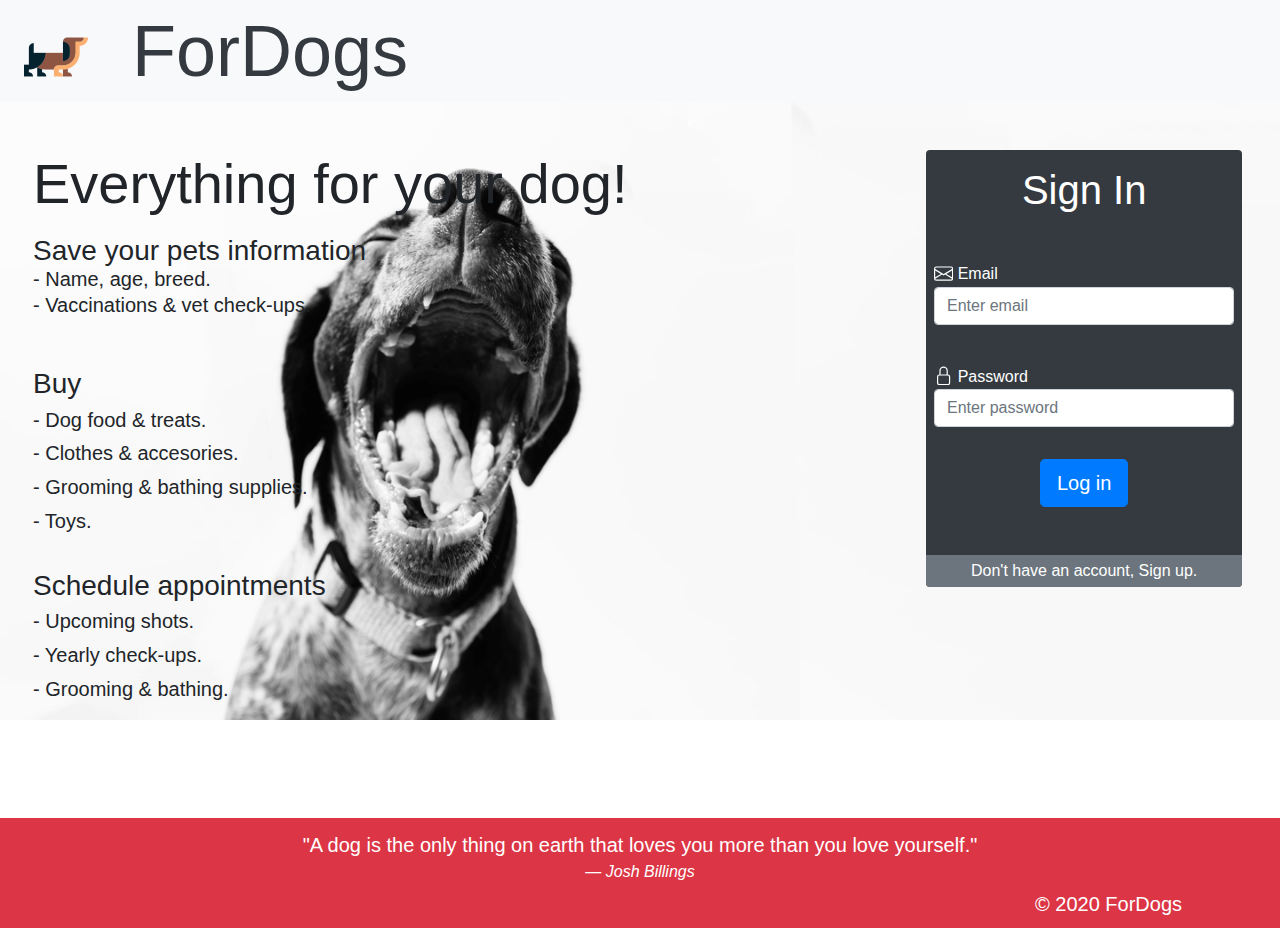
==== index.html @ efc729ad "First commit" ====
<!DOCTYPE html>
<html lang="en">
<head>
    <meta charset="UTF-8">
    <meta name="viewport" content="width=device-width, initial-scale=1.0">
    <title>ForDogs</title>
    <link rel="stylesheet" href="css/bootstrap.css">
    <link rel="stylesheet" href="css/styles.css">
</head>
<body id="index">
    <!-- HEADER -->
    
    <header class="navbar navbar-light bg-light">
        <div class="text-dark display-3 mb-0 text-center">
            <a class="text-decoration-none"href="index.html">
                <img class="d-inline-block mr-4 ml-2" width="64" height="64" src="images/logo.png" alt="">
            </a>
            ForDogs
        </div>
    </header>

    <!-- MAIN -->
    <div class="row">
        <div class="col-md-8 p-5" >
            <h1 class="display-4 mb-3">Everything for your dog!</h1>
            <ul >
                <li><span class="h3 font-weight-light">Save your pets information</span><br><span class="h5 font-weight-light">- Name, age, breed. <br>- Vaccinations &amp; vet check-ups.</span></li>
                <br><br>
                <li<span class="h3 font-weight-light">Buy</span><br><span class="h5 font-weight-light">- Dog food &amp; treats. <br>- Clothes &amp; accesories.<br>- Grooming &amp; bathing supplies.<br>- Toys.</span></li>
                <br><br>
                <li><span class="h3 font-weight-light">Schedule appointments</span><br><span class="h5 font-weight-light">- Upcoming shots. <br>- Yearly check-ups. <br>- Grooming &amp; bathing.</span></li>
                <br><br>
            </ul>
        </div>
        <div class="col-md-4 container py-5 pr-0">
            <form class="bg-dark text-white rounded w-75 m-auto">
                <p class="h1 font-weight-light pt-3 p-2 text-center">Sign In</p>
                <div class="form-group p-2">
                    <svg class="mb-1" width="1.2em" height="1.2em" viewBox="0 0 16 16" class="bi bi-envelope" fill="currentColor" xmlns="http://www.w3.org/2000/svg">
                        <path fill-rule="evenodd" d="M0 4a2 2 0 0 1 2-2h12a2 2 0 0 1 2 2v8a2 2 0 0 1-2 2H2a2 2 0 0 1-2-2V4zm2-1a1 1 0 0 0-1 1v.217l7 4.2 7-4.2V4a1 1 0 0 0-1-1H2zm13 2.383l-4.758 2.855L15 11.114v-5.73zm-.034 6.878L9.271 8.82 8 9.583 6.728 8.82l-5.694 3.44A1 1 0 0 0 2 13h12a1 1 0 0 0 .966-.739zM1 11.114l4.758-2.876L1 5.383v5.73z"/>
                    </svg>
                    <label for="email" class="mt-4">Email</label>
                    <input type="email" class="form-control mb-2" id="email" placeholder="Enter email">
                </div>
                <div class="form-group p-2">
                    <svg class="mb-1" width="1.2em" height="1.2em" viewBox="0 0 16 16" class="bi bi-lock" fill="currentColor" xmlns="http://www.w3.org/2000/svg">
                        <path fill-rule="evenodd" d="M11.5 8h-7a1 1 0 0 0-1 1v5a1 1 0 0 0 1 1h7a1 1 0 0 0 1-1V9a1 1 0 0 0-1-1zm-7-1a2 2 0 0 0-2 2v5a2 2 0 0 0 2 2h7a2 2 0 0 0 2-2V9a2 2 0 0 0-2-2h-7zm0-3a3.5 3.5 0 1 1 7 0v3h-1V4a2.5 2.5 0 0 0-5 0v3h-1V4z"/>
                    </svg>
                    <label for="password">Password</label>
                    <input type="password" class="form-control" id="password" placeholder="Enter password">
                </div>
                <div class="text-center">
                    <button type="submit" class="btn btn-primary btn-lg mb-5 m-2">Log in</button>
                </div>
                <a class="bg-secondary w-100 text-white d-block py-1 text-center border-top-0 border-dark rounded-bottom" href="html/sign-up.html">Don't have an account, Sign up.</a>
            </form>
        </div>
    </div>

     <!-- FOOTER -->
    <footer class="w-100 bg-danger">
        <div class="container text-white p-1">
            <blockquote class="lead pt-2 m-0 text-center ">&quot;A <b>dog</b> is the only thing on earth that loves you more than you love yourself.&quot;
                <footer class="blockquote-footer text-white "><cite title="Josh Billings">Josh Billings</cite></footer>
            </blockquote> 
            <p class="h5 p-2 mr-3 mb-0 text-white text-right">&copy; 2020 ForDogs </p>
        </div>
        
    </footer>








    <script src="js/jquery.js"></script>
    <script src="js/popper.min.js"></script>
    <script src="js/bootstrap.min.js"></script>
    <script src="js/script.js"></script>
</body>
</html>
---- css/styles.css ----
/* CSS RESET */

/* http://meyerweb.com/eric/tools/css/reset/ 
   v2.0 | 20110126
   License: none (public domain)
*/

dl, dt, dd, ol, ul, li,
fieldset, form, label, legend,
table, caption, tbody, tfoot, thead, tr, th, td,
article, aside, canvas, details, embed, 
figure, figcaption, footer, header, hgroup, 
menu, nav, output, ruby, section, summary,
time, mark, audio, video {
	margin: 0;
	padding: 0;
	border: 0;
	font-size: 100%;
	font: inherit;
	vertical-align: baseline;
}
/* HTML5 display-role reset for older browsers */
article, aside, details, figcaption, figure, 
footer, header, hgroup, menu, nav, section, img {
	display: block;
}
ol, ul {
	list-style: none;
}
blockquote, q {
	quotes: none;
}
blockquote:before, blockquote:after,
q:before, q:after {
	content: '';
	content: none;
}

body, html{
    margin: 0;
    padding: 0;
}


#index{
	background-image: url(../images/background1.jpg);
	background-repeat: no-repeat;
	background-size: 100%;
	size: 100vh;
}

@media screen and (max-width: 576px) {	
  	.overlay a {font-size: 20px}
	  
	  .overlay .closebtn {
  		font-size: 40px;
  	}

  	.logo-navbar{
    	max-width: 60px;
	}

  	.tmx{
		max-width: 120px;
	}

	#myCarousel{
		width: 100%!important;
	}
	.logoFooter{
		max-width: 120px!important;
		margin: 0 auto;
	}
	#menu {
		display: none;
	}

}
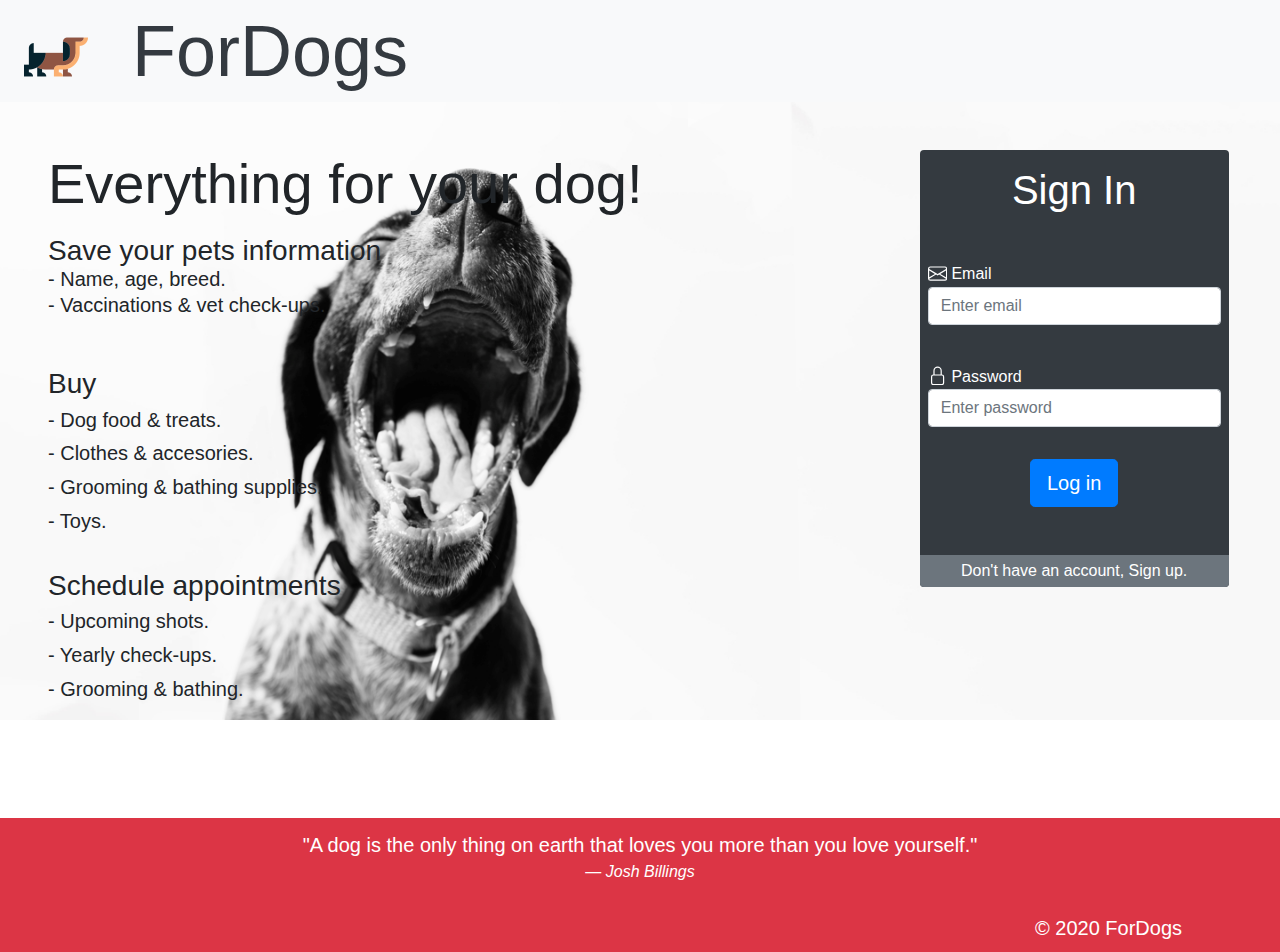
==== commit e8482d5a: "Changed nav made it responsive" ====
--- a/index.html
+++ b/index.html
@@ -1,6 +1,6 @@
 <!DOCTYPE html>
 <html lang="en">
-<head>
+<head> 
     <meta charset="UTF-8">
     <meta name="viewport" content="width=device-width, initial-scale=1.0">
     <title>ForDogs</title>
@@ -20,7 +20,7 @@
     </header>
 
     <!-- MAIN -->
-    <div class="row">
+    <div class="row mx-0">
         <div class="col-md-8 p-5" >
             <h1 class="display-4 mb-3">Everything for your dog!</h1>
             <ul >
@@ -63,6 +63,7 @@
             <blockquote class="lead pt-2 m-0 text-center ">&quot;A <b>dog</b> is the only thing on earth that loves you more than you love yourself.&quot;
                 <footer class="blockquote-footer text-white "><cite title="Josh Billings">Josh Billings</cite></footer>
             </blockquote> 
+            <br>
             <p class="h5 p-2 mr-3 mb-0 text-white text-right">&copy; 2020 ForDogs </p>
         </div>
         
--- a/css/styles.css
+++ b/css/styles.css
@@ -49,6 +49,35 @@
 	size: 100vh;
 }
 
+#appointmentWindow{
+	display: none;
+}
+#dogAddWindow{
+	display: none;
+}
+
+.close{
+	font-size: 2rem;
+}
+
+.carousel-item a{
+	color: black;
+}
+.carousel-item a:hover{
+	color: goldenrod;
+}
+
+.carousel-control-prev, .carousel-control-next{
+	width: 5%;
+}
+.carousel-control-prev-icon{
+	background-image: url("data:image/svg+xml,%3csvg xmlns='http://www.w3.org/2000/svg' fill='%23dc3545' width='8' height='8' viewBox='0 0 8 8'%3e%3cpath d='M5.25 0l-4 4 4 4 1.5-1.5L4.25 4l2.5-2.5L5.25 0z'/%3e%3c/svg%3e");
+}
+.carousel-control-next-icon{
+	background-image: url("data:image/svg+xml,%3csvg xmlns='http://www.w3.org/2000/svg' fill='%23dc3545' width='8' height='8' viewBox='0 0 8 8'%3e%3cpath d='M2.75 0l-1.5 1.5L3.75 4l-2.5 2.5L2.75 8l4-4-4-4z'/%3e%3c/svg%3e");
+}
+
+
 @media screen and (max-width: 576px) {	
   	.overlay a {font-size: 20px}
 	  
